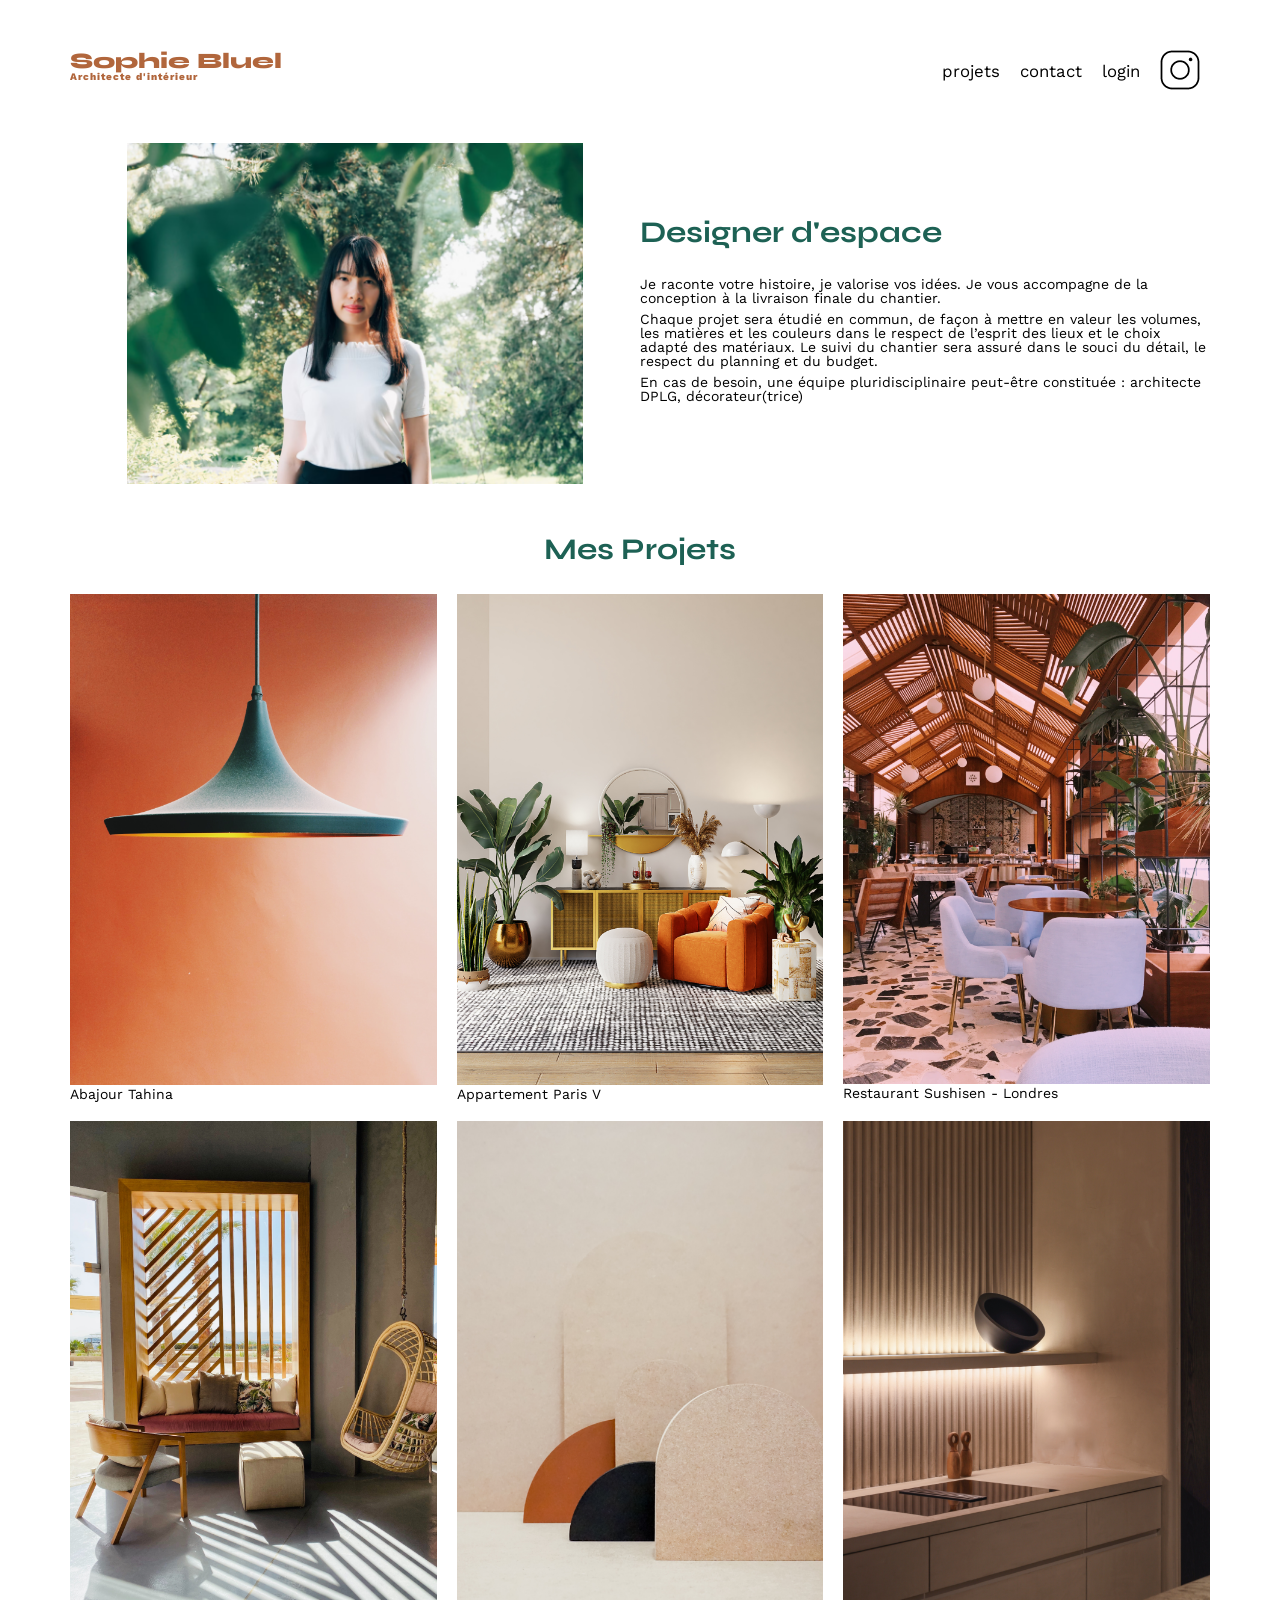
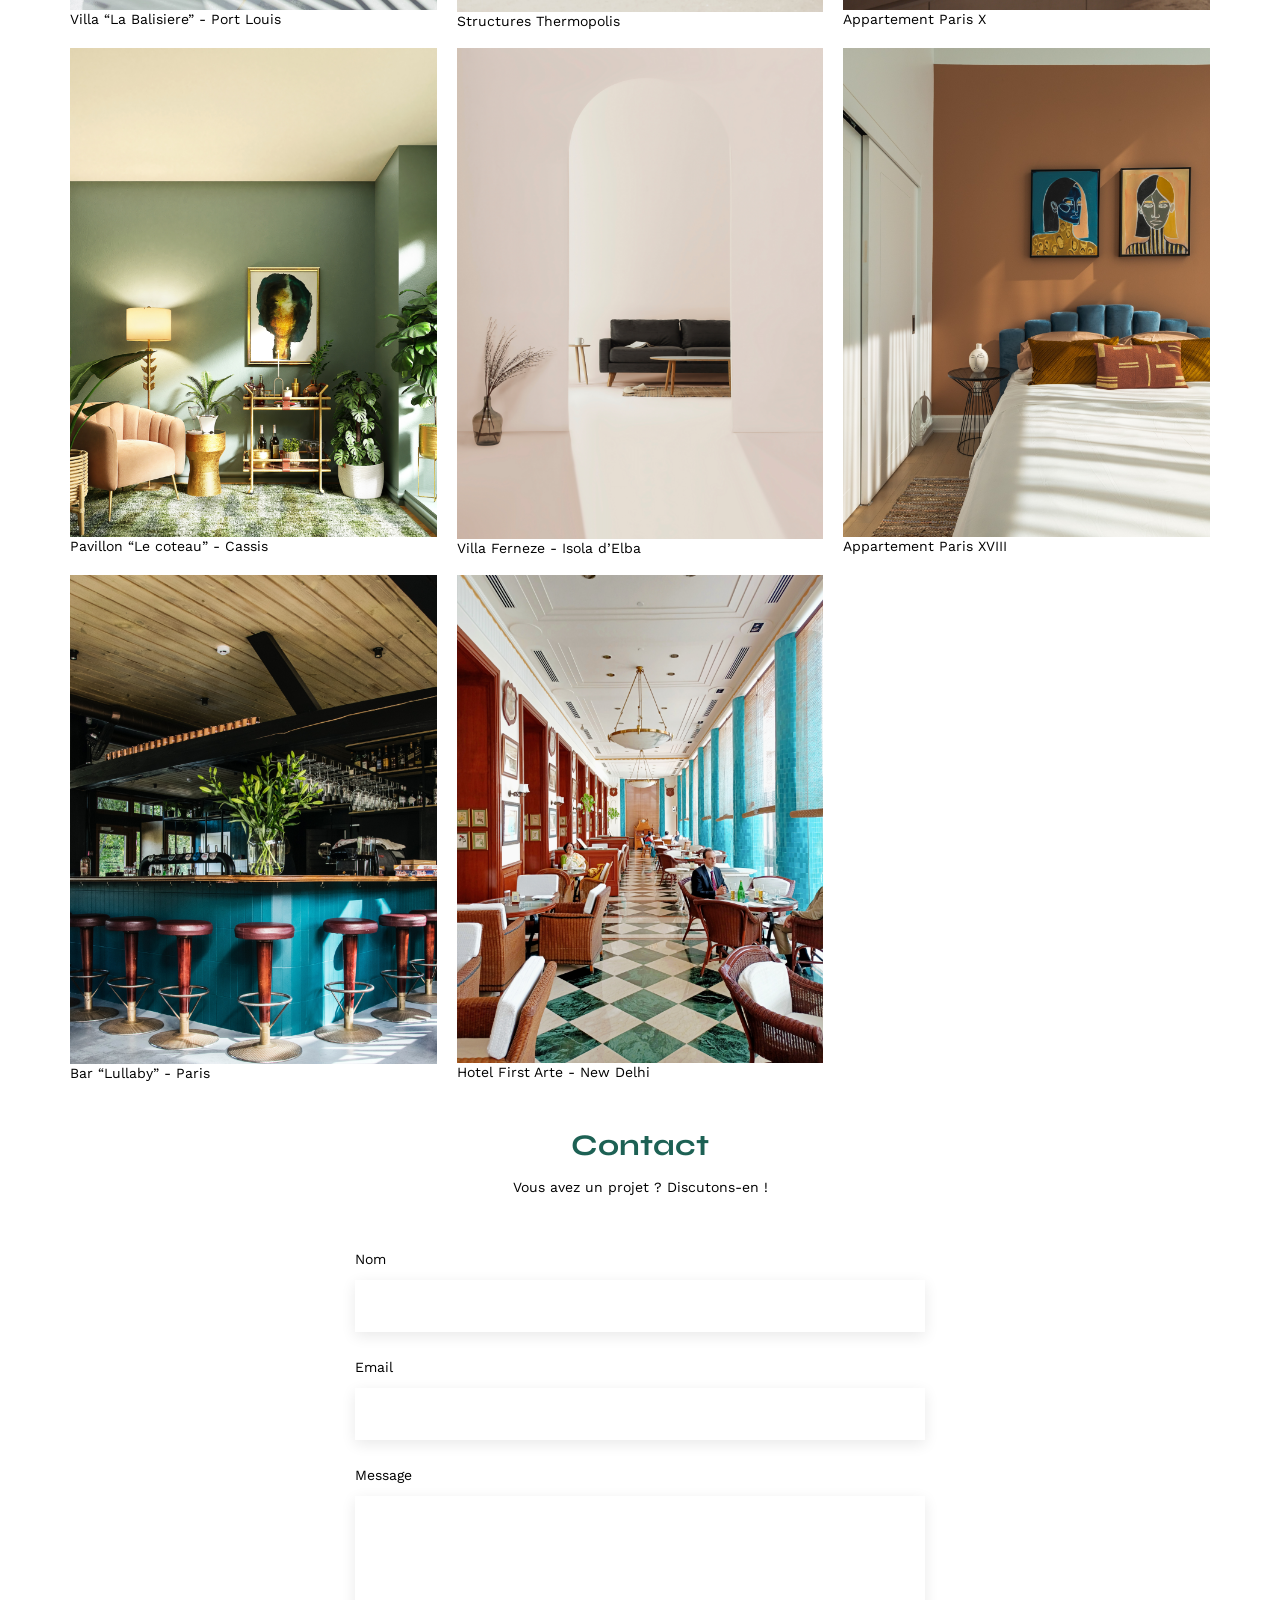
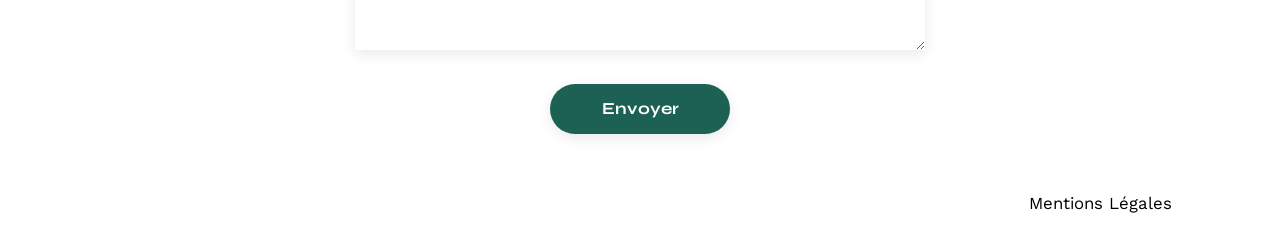
==== FrontEnd/index.html @ 4a53d068 "Initial commit" ====
<!DOCTYPE html>
<html lang="fr">
<head>
	<meta charset="UTF-8">
	<title>Sophie Bluel - Architecte d'intérieur</title>
	<meta name="viewport" content="width=device-width, initial-scale=1.0">
	<link rel="preconnect" href="https://fonts.googleapis.com">
	<link rel="preconnect" href="https://fonts.gstatic.com" crossorigin>
	<link href="https://fonts.googleapis.com/css2?family=Syne:wght@700;800&family=Work+Sans&display=swap" rel="stylesheet">
	<meta name="description" content="">
	<link rel="stylesheet" href="./assets/style.css">
</head>
<body>
<header>
	<h1>Sophie Bluel <span>Architecte d'intérieur</span></h1>
	<nav>
		<ul>
			<li>projets</li>
			<li>contact</li>
			<li>login</li>
			<li><img src="./assets/icons/instagram.png" alt="Instagram"></li>
		</ul>
	</nav>
</header>
<main>
	<section id="introduction">
		<figure>
			<img src="./assets/images/sophie-bluel.png" alt="">
		</figure>
		<article>
			<h2>Designer d'espace</h2>
			<p>Je raconte votre histoire, je valorise vos idées. Je vous accompagne de la conception à la livraison finale du chantier.</p>
			<p>Chaque projet sera étudié en commun, de façon à mettre en valeur les volumes, les matières et les couleurs dans le respect de l’esprit des lieux et le choix adapté des matériaux. Le suivi du chantier sera assuré dans le souci du détail, le respect du planning et du budget.</p>
			<p>En cas de besoin, une équipe pluridisciplinaire peut-être constituée : architecte DPLG, décorateur(trice)</p>
		</article>
	</section>
	<section id="portfolio">
		<h2>Mes Projets</h2>
		<div class="gallery">
			<figure>
				<img src="assets/images/abajour-tahina.png" alt="Abajour Tahina">
				<figcaption>Abajour Tahina</figcaption>
			</figure>
			<figure>
				<img src="assets/images/appartement-paris-v.png" alt="Appartement Paris V">
				<figcaption>Appartement Paris V</figcaption>
			</figure>
			<figure>
				<img src="assets/images/restaurant-sushisen-londres.png" alt="Restaurant Sushisen - Londres">
				<figcaption>Restaurant Sushisen - Londres</figcaption>
			</figure>
			<figure>
				<img src="assets/images/la-balisiere.png" alt="Villa “La Balisiere” - Port Louis">
				<figcaption>Villa “La Balisiere” - Port Louis</figcaption>
			</figure>
			<figure>
				<img src="assets/images/structures-thermopolis.png" alt="Structures Thermopolis">
				<figcaption>Structures Thermopolis</figcaption>
			</figure>
			<figure>
				<img src="assets/images/appartement-paris-x.png" alt="Appartement Paris X">
				<figcaption>Appartement Paris X</figcaption>
			</figure>
			<figure>
				<img src="assets/images/le-coteau-cassis.png" alt="Pavillon “Le coteau” - Cassis">
				<figcaption>Pavillon “Le coteau” - Cassis</figcaption>
			</figure>
			<figure>
				<img src="assets/images/villa-ferneze.png" alt="Villa Ferneze - Isola d’Elba">
				<figcaption>Villa Ferneze - Isola d’Elba</figcaption>
			</figure>
			<figure>
				<img src="assets/images/appartement-paris-xviii.png" alt="Appartement Paris XVIII">
				<figcaption>Appartement Paris XVIII</figcaption>
			</figure>
			<figure>
				<img src="assets/images/bar-lullaby-paris.png" alt="Bar “Lullaby” - Paris">
				<figcaption>Bar “Lullaby” - Paris</figcaption>
			</figure>
			<figure>
				<img src="assets/images/hotel-first-arte-new-delhi.png" alt="Hotel First Arte - New Delhi">
				<figcaption>Hotel First Arte - New Delhi</figcaption>
			</figure>
		</div>
	</section>
	<section id="contact">
		<h2>Contact</h2>
		<p>Vous avez un projet ? Discutons-en !</p>
		<form action="#" method="post">
			<label for="name">Nom</label>
			<input type="text" name="name" id="name">
			<label for="email">Email</label>
			<input type="email" name="email" id="email">
			<label for="message">Message</label>
			<textarea name="message" id="message" cols="30" rows="10"></textarea>
			<input type="submit" value="Envoyer">
		</form>
	</section>
</main>

<footer>
	<nav>
		<ul>
			<li>Mentions Légales</li>
		</ul>
	</nav>
</footer>
</body>
</html>
---- FrontEnd/assets/style.css ----
/* http://meyerweb.com/eric/tools/css/reset/
   v2.0 | 20110126
   License: none (public domain)
*/

html, body, div, span, applet, object, iframe,
h1, h2, h3, h4, h5, h6, p, blockquote, pre,
a, abbr, acronym, address, big, cite, code,
del, dfn, em, img, ins, kbd, q, s, samp,
small, strike, strong, sub, sup, tt, var,
b, u, i, center,
dl, dt, dd, ol, ul, li,
fieldset, form, label, legend,
table, caption, tbody, tfoot, thead, tr, th, td,
article, aside, canvas, details, embed,
figure, figcaption, footer, header, hgroup,
menu, nav, output, ruby, section, summary,
time, mark, audio, video {
	margin: 0;
	padding: 0;
	border: 0;
	font-size: 100%;
	font: inherit;
	vertical-align: baseline;
}
/* HTML5 display-role reset for older browsers */
article, aside, details, figcaption, figure,
footer, header, hgroup, menu, nav, section {
	display: block;
}
body {
	line-height: 1;
}
ol, ul {
	list-style: none;
}
blockquote, q {
	quotes: none;
}
blockquote:before, blockquote:after,
q:before, q:after {
	content: '';
	content: none;
}
table {
	border-collapse: collapse;
	border-spacing: 0;
}
/** end reset css**/
body {
	max-width: 1140px;
	margin:auto;
	font-family: 'Work Sans' ;
	font-size: 14px;
}
header {
	display: flex;
	justify-content: space-between;
	margin: 50px 0
}
section {
	margin: 50px 0
}

h1{
	display: flex;
	flex-direction: column;
	font-family: 'Syne';
	font-size: 22px;
	font-weight: 800;
	color: #B1663C
}

h1 > span {
	font-family: 'Work Sans';
	font-size:10px;
	letter-spacing: 0.1em;
;
}

h2{
	font-family: 'Syne';
	font-weight: 700;
	font-size: 30px;
	color: #1D6154
}
nav ul {
	display: flex;
	align-items: center;
	list-style-type: none;

}
nav li {
	padding: 0 10px;
	font-size: 1.2em;
}

li:hover {
	color: #B1663C;
}
#introduction {
	display: flex;
	align-items: center;
}
#introduction figure {
	flex: 1
}
#introduction img {
	display: block;
	margin: auto;
	width: 80%;
}

#introduction article {
	flex: 1
}
#introduction h2 {
	margin-bottom: 1em;
}

#introduction p {
	margin-bottom: 0.5em;
}
#portfolio h2 {
	text-align: center;
	margin-bottom: 1em;
}
.gallery {
	width: 100%;
	display: grid;
	grid-template-columns: 1fr 1fr 1fr;
	grid-column-gap: 20px;
	grid-row-gap: 20px;
}

.gallery img {
	width: 100%;

}
#contact {
	width: 50%;
margin: auto;
}
#contact > * {
	text-align: center;

}
#contact h2{
	margin-bottom: 20px;
}
#contact form {
	text-align: left;
	margin-top:30px;
	display: flex;
	flex-direction: column;
}

#contact input {
	height: 50px;
	font-size: 1.2em;
	border: none;
	box-shadow: 0px 4px 14px rgba(0, 0, 0, 0.09);
}
#contact label {
	margin: 2em 0 1em 0;
}
#contact textarea {
	border: none;
	box-shadow: 0px 4px 14px rgba(0, 0, 0, 0.09);
}

input[type="submit"]{
	font-family: 'Syne';
	font-weight: 700;
	color: white;
	background-color: #1D6154;
	margin : 2em auto ;
	width: 180px;
	text-align: center;
	border-radius: 60px ;
}

footer nav ul {
	display: flex;
	justify-content: flex-end;
	margin: 2em
}
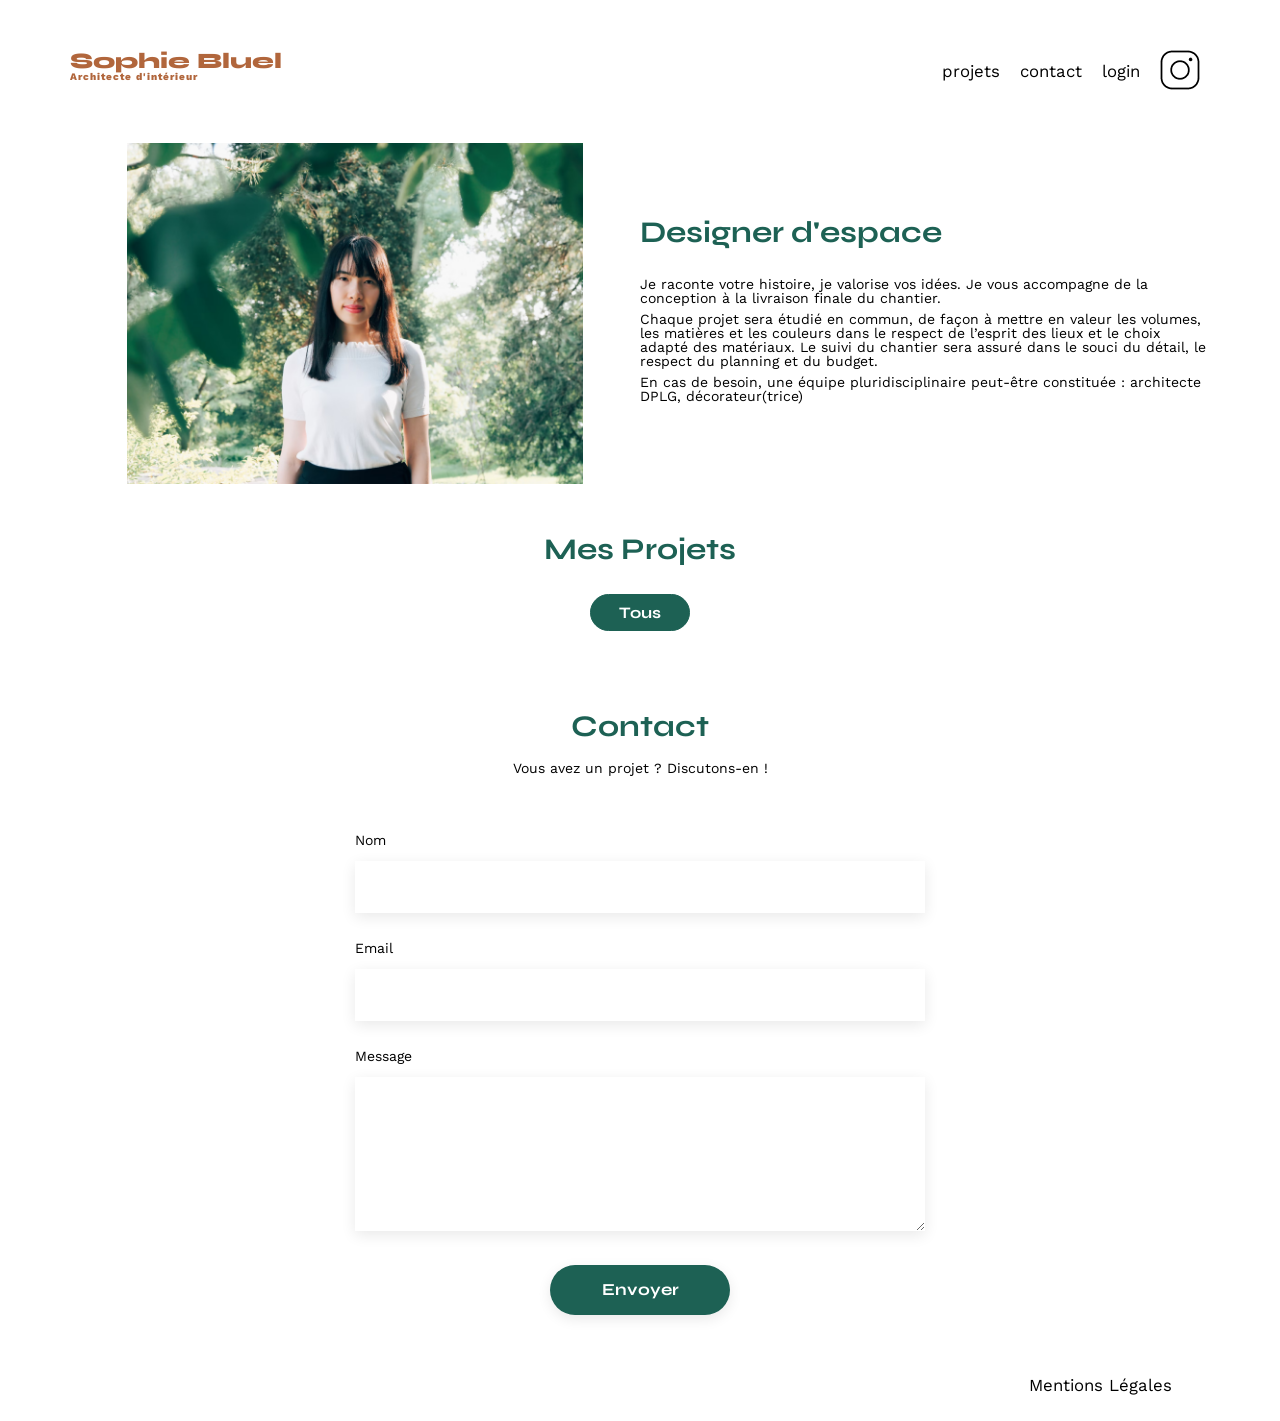
==== commit 29d3ba17: "Finalisation des boutons filtres" ====
--- a/FrontEnd/index.html
+++ b/FrontEnd/index.html
@@ -9,6 +9,7 @@
 	<link href="https://fonts.googleapis.com/css2?family=Syne:wght@700;800&family=Work+Sans&display=swap" rel="stylesheet">
 	<meta name="description" content="">
 	<link rel="stylesheet" href="./assets/style.css">
+	<script src="script.js" defer></script>
 </head>
 <body>
 <header>
@@ -36,51 +37,9 @@
 	</section>
 	<section id="portfolio">
 		<h2>Mes Projets</h2>
+		<div class="filters">
+		</div>
 		<div class="gallery">
-			<figure>
-				<img src="assets/images/abajour-tahina.png" alt="Abajour Tahina">
-				<figcaption>Abajour Tahina</figcaption>
-			</figure>
-			<figure>
-				<img src="assets/images/appartement-paris-v.png" alt="Appartement Paris V">
-				<figcaption>Appartement Paris V</figcaption>
-			</figure>
-			<figure>
-				<img src="assets/images/restaurant-sushisen-londres.png" alt="Restaurant Sushisen - Londres">
-				<figcaption>Restaurant Sushisen - Londres</figcaption>
-			</figure>
-			<figure>
-				<img src="assets/images/la-balisiere.png" alt="Villa “La Balisiere” - Port Louis">
-				<figcaption>Villa “La Balisiere” - Port Louis</figcaption>
-			</figure>
-			<figure>
-				<img src="assets/images/structures-thermopolis.png" alt="Structures Thermopolis">
-				<figcaption>Structures Thermopolis</figcaption>
-			</figure>
-			<figure>
-				<img src="assets/images/appartement-paris-x.png" alt="Appartement Paris X">
-				<figcaption>Appartement Paris X</figcaption>
-			</figure>
-			<figure>
-				<img src="assets/images/le-coteau-cassis.png" alt="Pavillon “Le coteau” - Cassis">
-				<figcaption>Pavillon “Le coteau” - Cassis</figcaption>
-			</figure>
-			<figure>
-				<img src="assets/images/villa-ferneze.png" alt="Villa Ferneze - Isola d’Elba">
-				<figcaption>Villa Ferneze - Isola d’Elba</figcaption>
-			</figure>
-			<figure>
-				<img src="assets/images/appartement-paris-xviii.png" alt="Appartement Paris XVIII">
-				<figcaption>Appartement Paris XVIII</figcaption>
-			</figure>
-			<figure>
-				<img src="assets/images/bar-lullaby-paris.png" alt="Bar “Lullaby” - Paris">
-				<figcaption>Bar “Lullaby” - Paris</figcaption>
-			</figure>
-			<figure>
-				<img src="assets/images/hotel-first-arte-new-delhi.png" alt="Hotel First Arte - New Delhi">
-				<figcaption>Hotel First Arte - New Delhi</figcaption>
-			</figure>
 		</div>
 	</section>
 	<section id="contact">
--- a/FrontEnd/assets/style.css
+++ b/FrontEnd/assets/style.css
@@ -3,186 +3,306 @@
    License: none (public domain)
 */
 
-html, body, div, span, applet, object, iframe,
-h1, h2, h3, h4, h5, h6, p, blockquote, pre,
-a, abbr, acronym, address, big, cite, code,
-del, dfn, em, img, ins, kbd, q, s, samp,
-small, strike, strong, sub, sup, tt, var,
-b, u, i, center,
-dl, dt, dd, ol, ul, li,
-fieldset, form, label, legend,
-table, caption, tbody, tfoot, thead, tr, th, td,
-article, aside, canvas, details, embed,
-figure, figcaption, footer, header, hgroup,
-menu, nav, output, ruby, section, summary,
-time, mark, audio, video {
-	margin: 0;
-	padding: 0;
-	border: 0;
-	font-size: 100%;
-	font: inherit;
-	vertical-align: baseline;
+html,
+body,
+div,
+span,
+applet,
+object,
+iframe,
+h1,
+h2,
+h3,
+h4,
+h5,
+h6,
+p,
+blockquote,
+pre,
+a,
+abbr,
+acronym,
+address,
+big,
+cite,
+code,
+del,
+dfn,
+em,
+img,
+ins,
+kbd,
+q,
+s,
+samp,
+small,
+strike,
+strong,
+sub,
+sup,
+tt,
+var,
+b,
+u,
+i,
+center,
+dl,
+dt,
+dd,
+ol,
+ul,
+li,
+fieldset,
+form,
+label,
+legend,
+table,
+caption,
+tbody,
+tfoot,
+thead,
+tr,
+th,
+td,
+article,
+aside,
+canvas,
+details,
+embed,
+figure,
+figcaption,
+footer,
+header,
+hgroup,
+menu,
+nav,
+output,
+ruby,
+section,
+summary,
+time,
+mark,
+audio,
+video {
+  margin: 0;
+  padding: 0;
+  border: 0;
+  font-size: 100%;
+  font: inherit;
+  vertical-align: baseline;
 }
 /* HTML5 display-role reset for older browsers */
-article, aside, details, figcaption, figure,
-footer, header, hgroup, menu, nav, section {
-	display: block;
+article,
+aside,
+details,
+figcaption,
+figure,
+footer,
+header,
+hgroup,
+menu,
+nav,
+section {
+  display: block;
 }
 body {
-	line-height: 1;
-}
-ol, ul {
-	list-style: none;
-}
-blockquote, q {
-	quotes: none;
-}
-blockquote:before, blockquote:after,
-q:before, q:after {
-	content: '';
-	content: none;
+  line-height: 1;
+}
+ol,
+ul {
+  list-style: none;
+}
+blockquote,
+q {
+  quotes: none;
+}
+blockquote:before,
+blockquote:after,
+q:before,
+q:after {
+  content: "";
+  content: none;
 }
 table {
-	border-collapse: collapse;
-	border-spacing: 0;
+  border-collapse: collapse;
+  border-spacing: 0;
 }
 /** end reset css**/
 body {
-	max-width: 1140px;
-	margin:auto;
-	font-family: 'Work Sans' ;
-	font-size: 14px;
+  max-width: 1140px;
+  margin: auto;
+  font-family: "Work Sans";
+  font-size: 14px;
 }
 header {
-	display: flex;
-	justify-content: space-between;
-	margin: 50px 0
+  display: flex;
+  justify-content: space-between;
+  margin: 50px 0;
 }
 section {
-	margin: 50px 0
-}
-
-h1{
-	display: flex;
-	flex-direction: column;
-	font-family: 'Syne';
-	font-size: 22px;
-	font-weight: 800;
-	color: #B1663C
+  margin: 50px 0;
+}
+
+h1 {
+  display: flex;
+  flex-direction: column;
+  font-family: "Syne";
+  font-size: 22px;
+  font-weight: 800;
+  color: #b1663c;
 }
 
 h1 > span {
-	font-family: 'Work Sans';
-	font-size:10px;
-	letter-spacing: 0.1em;
-;
-}
-
-h2{
-	font-family: 'Syne';
-	font-weight: 700;
-	font-size: 30px;
-	color: #1D6154
+  font-family: "Work Sans";
+  font-size: 10px;
+  letter-spacing: 0.1em;
+}
+
+h2 {
+  font-family: "Syne";
+  font-weight: 700;
+  font-size: 30px;
+  color: #1d6154;
 }
 nav ul {
-	display: flex;
-	align-items: center;
-	list-style-type: none;
-
+  display: flex;
+  align-items: center;
+  list-style-type: none;
 }
 nav li {
-	padding: 0 10px;
-	font-size: 1.2em;
+  padding: 0 10px;
+  font-size: 1.2em;
 }
 
 li:hover {
-	color: #B1663C;
+  color: #b1663c;
 }
 #introduction {
-	display: flex;
-	align-items: center;
+  display: flex;
+  align-items: center;
 }
 #introduction figure {
-	flex: 1
+  flex: 1;
 }
 #introduction img {
-	display: block;
-	margin: auto;
-	width: 80%;
+  display: block;
+  margin: auto;
+  width: 80%;
 }
 
 #introduction article {
-	flex: 1
+  flex: 1;
 }
 #introduction h2 {
-	margin-bottom: 1em;
+  margin-bottom: 1em;
 }
 
 #introduction p {
-	margin-bottom: 0.5em;
+  margin-bottom: 0.5em;
 }
 #portfolio h2 {
-	text-align: center;
-	margin-bottom: 1em;
-}
+  text-align: center;
+  margin-bottom: 1em;
+}
+
+/* CSS Bouton filtre */
+
+.filters {
+  display: flex;
+  justify-content: center;
+  gap: 10px;
+  margin-bottom: 30px;
+}
+
+.filters button {
+  font-family: "Syne";
+  font-weight: 700;
+  font-size: 16px;
+  color: #1d6154;
+  background-color: white;
+  border: 1px solid #1d6154;
+  border-radius: 60px;
+  cursor: pointer;
+}
+
+.filters button:nth-child(1) {
+  padding: 8px 28px;
+}
+
+.filters button:nth-child(2) {
+  padding: 8px 20px;
+}
+
+.filters button:nth-child(3) {
+  padding: 8px 14px;
+}
+
+.filters button:nth-child(4) {
+  padding: 8px 9.5px;
+}
+
+.filters button.active {
+  background-color: #1d6154;
+  color: white;
+}
+
+/* Fin CSS Bouton filtre */
+
 .gallery {
-	width: 100%;
-	display: grid;
-	grid-template-columns: 1fr 1fr 1fr;
-	grid-column-gap: 20px;
-	grid-row-gap: 20px;
+  width: 100%;
+  display: grid;
+  grid-template-columns: 1fr 1fr 1fr;
+  grid-column-gap: 20px;
+  grid-row-gap: 20px;
 }
 
 .gallery img {
-	width: 100%;
-
+  width: 100%;
 }
 #contact {
-	width: 50%;
-margin: auto;
+  width: 50%;
+  margin: auto;
 }
 #contact > * {
-	text-align: center;
-
-}
-#contact h2{
-	margin-bottom: 20px;
+  text-align: center;
+}
+#contact h2 {
+  margin-bottom: 20px;
 }
 #contact form {
-	text-align: left;
-	margin-top:30px;
-	display: flex;
-	flex-direction: column;
+  text-align: left;
+  margin-top: 30px;
+  display: flex;
+  flex-direction: column;
 }
 
 #contact input {
-	height: 50px;
-	font-size: 1.2em;
-	border: none;
-	box-shadow: 0px 4px 14px rgba(0, 0, 0, 0.09);
+  height: 50px;
+  font-size: 1.2em;
+  border: none;
+  box-shadow: 0px 4px 14px rgba(0, 0, 0, 0.09);
 }
 #contact label {
-	margin: 2em 0 1em 0;
+  margin: 2em 0 1em 0;
 }
 #contact textarea {
-	border: none;
-	box-shadow: 0px 4px 14px rgba(0, 0, 0, 0.09);
-}
-
-input[type="submit"]{
-	font-family: 'Syne';
-	font-weight: 700;
-	color: white;
-	background-color: #1D6154;
-	margin : 2em auto ;
-	width: 180px;
-	text-align: center;
-	border-radius: 60px ;
+  border: none;
+  box-shadow: 0px 4px 14px rgba(0, 0, 0, 0.09);
+}
+
+input[type="submit"] {
+  font-family: "Syne";
+  font-weight: 700;
+  color: white;
+  background-color: #1d6154;
+  margin: 2em auto;
+  width: 180px;
+  text-align: center;
+  border-radius: 60px;
 }
 
 footer nav ul {
-	display: flex;
-	justify-content: flex-end;
-	margin: 2em
-}
-
+  display: flex;
+  justify-content: flex-end;
+  margin: 2em;
+}
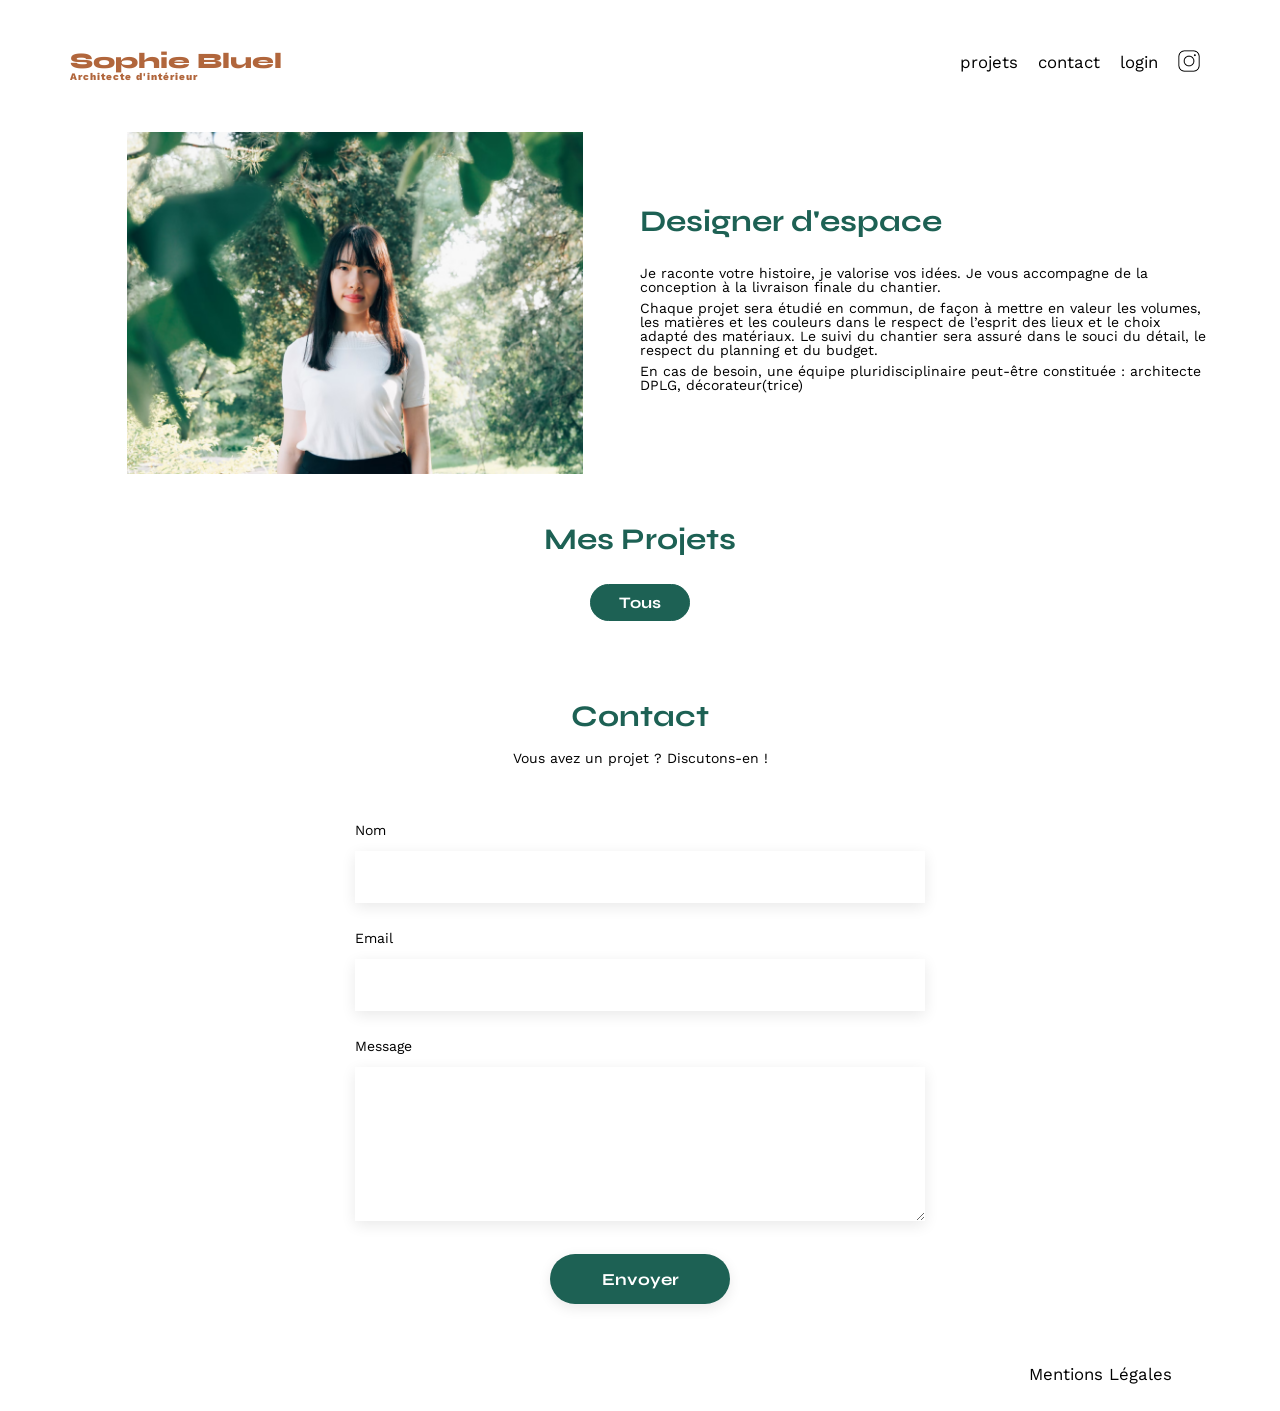
==== commit ea4e7b7b: "Page login ajouter" ====
--- a/FrontEnd/index.html
+++ b/FrontEnd/index.html
@@ -18,7 +18,7 @@
 		<ul>
 			<li>projets</li>
 			<li>contact</li>
-			<li>login</li>
+			<li><a href="./login.html">login</a></li>
 			<li><img src="./assets/icons/instagram.png" alt="Instagram"></li>
 		</ul>
 	</nav>
--- a/FrontEnd/assets/style.css
+++ b/FrontEnd/assets/style.css
@@ -306,3 +306,70 @@
   justify-content: flex-end;
   margin: 2em;
 }
+
+/* Mes ajouts */
+
+.bold {
+  font-weight: 600;
+}
+
+nav img {
+  width: 22px;
+}
+
+.page-login {
+  margin-top: 150px;
+}
+
+nav a {
+  color: inherit;
+  text-decoration: none;
+}
+
+#login {
+  width: 50%;
+  margin: auto;
+}
+
+#login h2 {
+  text-align: center;
+  margin-bottom: 5px;
+}
+
+#login form {
+  display: flex;
+  flex-direction: column;
+  align-items: center;
+}
+
+#login input[type="email"],
+#login input[type="password"] {
+  border: none;
+  box-shadow: 0px 4px 14px rgba(0, 0, 0, 0.09);
+  background-color: white;
+  width: 379px;
+  height: 51px;
+  padding: 0;
+}
+
+#login label {
+  width: 379px;
+  margin: 35px 0 5px 0;
+}
+
+#login input[type="submit"] {
+  padding-top: 8px;
+  padding-bottom: 8px;
+  margin-top: 40px;
+}
+
+#login form a {
+  color: inherit;
+}
+
+.mentions-legales {
+  position: absolute;
+  bottom: 0;
+  right: 100px;
+  font-weight: 300;
+}
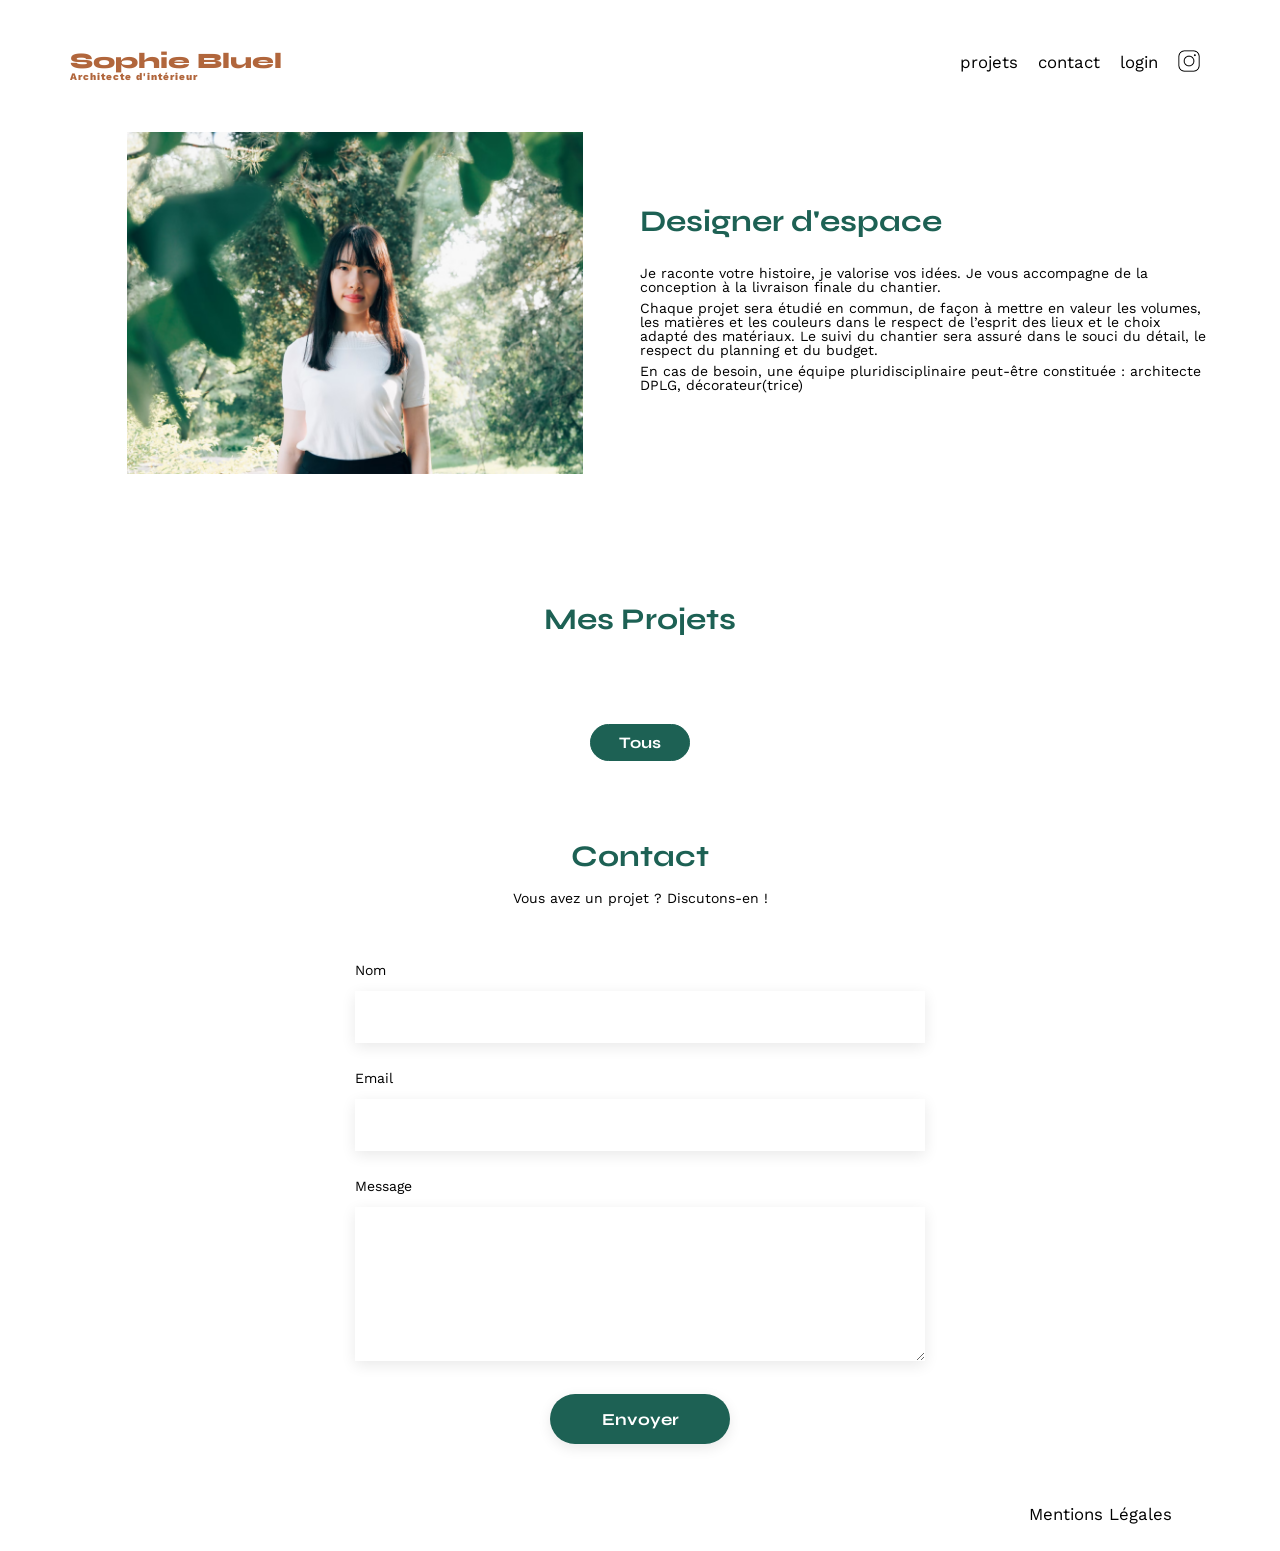
==== commit d2be9c4c: "Ajouts des Etapes 5 du projet" ====
--- a/FrontEnd/index.html
+++ b/FrontEnd/index.html
@@ -8,17 +8,22 @@
 	<link rel="preconnect" href="https://fonts.gstatic.com" crossorigin>
 	<link href="https://fonts.googleapis.com/css2?family=Syne:wght@700;800&family=Work+Sans&display=swap" rel="stylesheet">
 	<meta name="description" content="">
+	<link rel="stylesheet" href="https://cdnjs.cloudflare.com/ajax/libs/font-awesome/5.15.4/css/all.min.css">
 	<link rel="stylesheet" href="./assets/style.css">
 	<script src="script.js" defer></script>
 </head>
 <body>
+	<div class="edition-mode">
+		<span><i class="far fa-edit"></i>Mode édition</span>
+	</div>
+	
 <header>
 	<h1>Sophie Bluel <span>Architecte d'intérieur</span></h1>
 	<nav>
 		<ul>
 			<li>projets</li>
 			<li>contact</li>
-			<li><a href="./login.html">login</a></li>
+			<li><a href="./login.html" id="login-link">login</a></li>
 			<li><img src="./assets/icons/instagram.png" alt="Instagram"></li>
 		</ul>
 	</nav>
@@ -36,7 +41,11 @@
 		</article>
 	</section>
 	<section id="portfolio">
-		<h2>Mes Projets</h2>
+		<div class="portfolio-title">
+			<h2>Mes Projets</h2>
+			<button id="modify-button">
+				<i class="far fa-edit"></i>Modifier</button>
+		</div>
 		<div class="filters">
 		</div>
 		<div class="gallery">
--- a/FrontEnd/assets/style.css
+++ b/FrontEnd/assets/style.css
@@ -349,12 +349,13 @@
   background-color: white;
   width: 379px;
   height: 51px;
-  padding: 0;
+  padding: 0 5px;
+  margin-bottom: 5px;
 }
 
 #login label {
   width: 379px;
-  margin: 35px 0 5px 0;
+  margin: 30px 0 5px 0;
 }
 
 #login input[type="submit"] {
@@ -373,3 +374,44 @@
   right: 100px;
   font-weight: 300;
 }
+
+#login-error {
+  color: red;
+}
+
+.edition-mode {
+  display: none;
+}
+
+#modify-button {
+  display: none;
+  border: none;
+  background: none;
+  font-family: "Work Sans";
+  font-size: 14px;
+  cursor: pointer;
+}
+
+.portfolio-title {
+  display: flex;
+  align-items: baseline;
+  gap: 30px;
+  justify-content: center;
+  margin-top: 130px;
+  margin-bottom: 60px;
+}
+
+.fa-edit {
+  padding-right: 10px;
+}
+
+.edition-mode {
+  display: none;
+  background-color: black;
+  color: white;
+  height: 59px;
+  align-items: center;
+  justify-content: center;
+  width: 100vw;
+  margin-left: calc(50% - 50vw);
+}
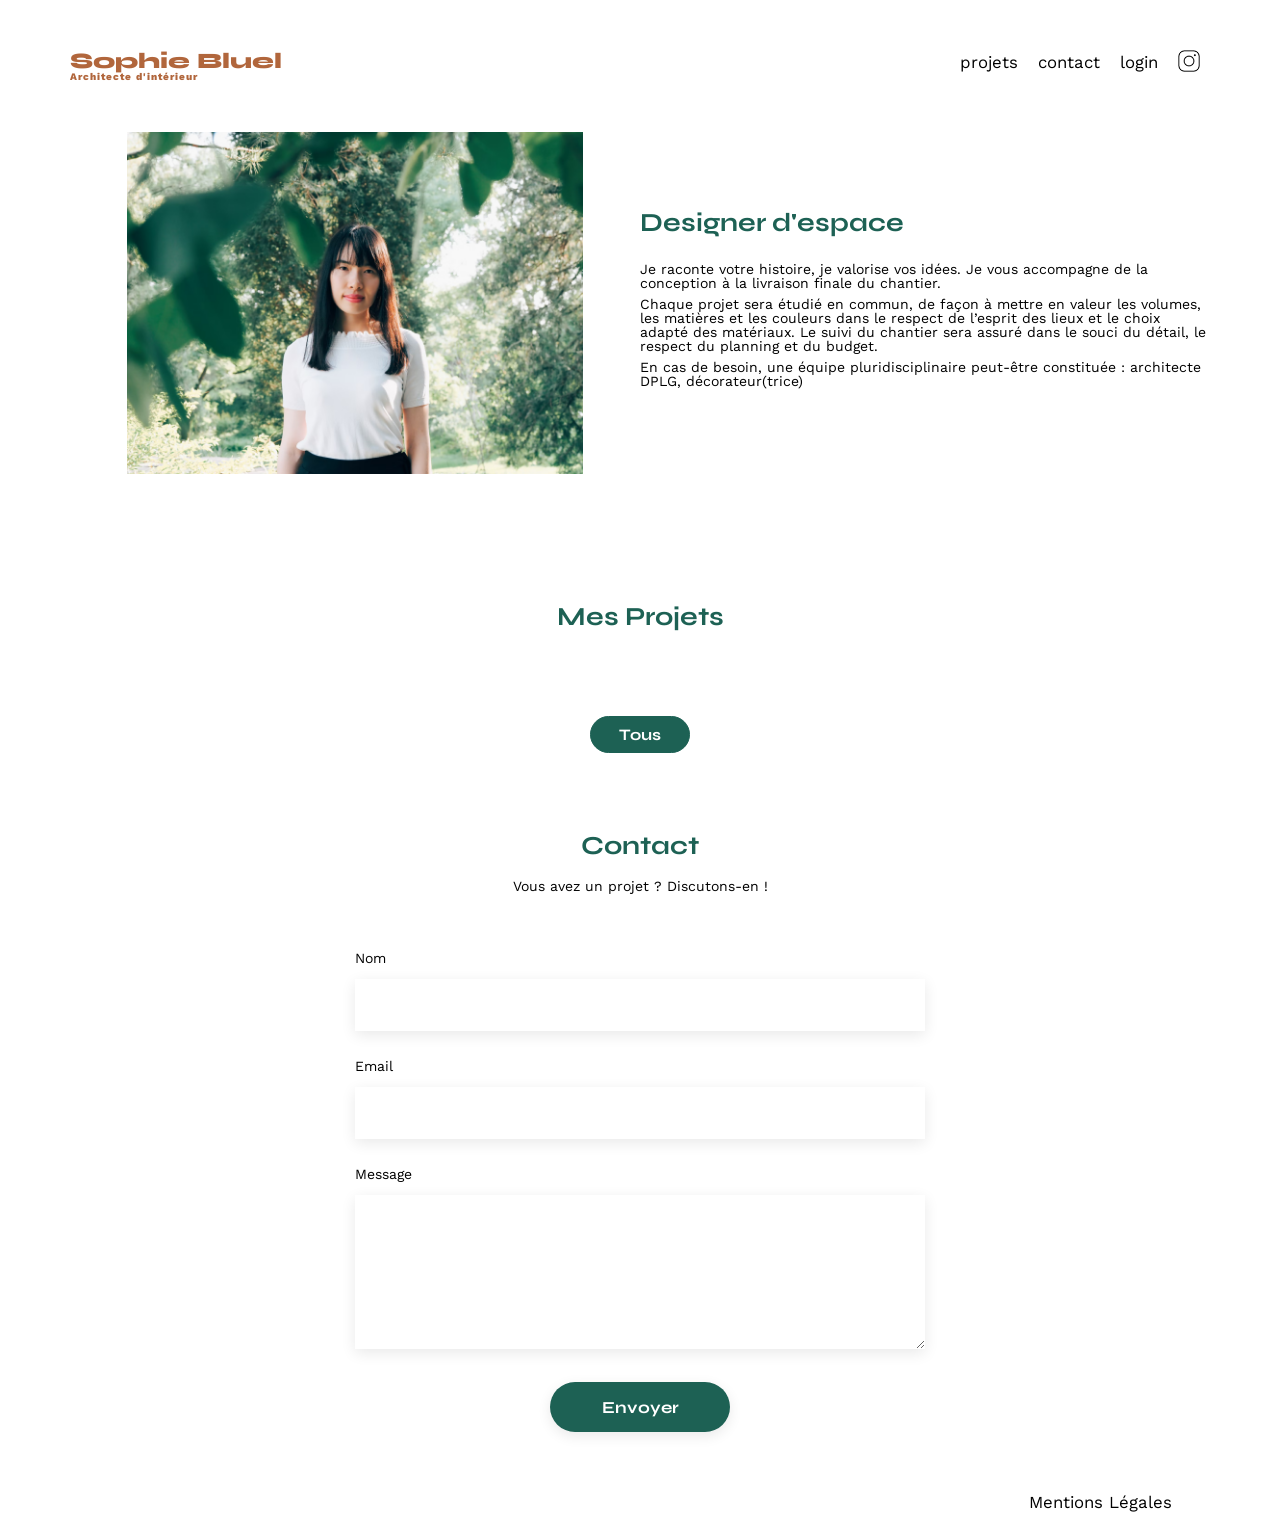
==== commit 58bbaa87: "Ajout Modal Partie " Galerie Photo "" ====
--- a/FrontEnd/index.html
+++ b/FrontEnd/index.html
@@ -10,7 +10,8 @@
 	<meta name="description" content="">
 	<link rel="stylesheet" href="https://cdnjs.cloudflare.com/ajax/libs/font-awesome/5.15.4/css/all.min.css">
 	<link rel="stylesheet" href="./assets/style.css">
-	<script src="script.js" defer></script>
+	<script src="./script.js" defer></script>
+	<script src="./modal.js" defer></script>
 </head>
 <body>
 	<div class="edition-mode">
@@ -73,5 +74,32 @@
 		</ul>
 	</nav>
 </footer>
+
+<aside class="modal">
+    <div class="modal-content">
+        <button class="modal-close" aria-label="Fermer">×</button>
+
+        <div class="modal-gallery">
+            <h2>Galerie photo</h2>
+
+            <div class="modal-gallery-container">
+            </div>
+			<div class="add-photo-container">
+            <button class="add-photo">Ajouter une photo</button>
+			</div>
+        </div>
+
+        <div class="modal-form">
+            <button class="modal-back" aria-label="Retour">←</button>
+
+            <h2>Ajout photo</h2>
+
+            <form>
+                <!-- formulaire à construire ensuite -->
+            </form>
+        </div>
+    </div>
+</aside>
+
 </body>
 </html>
--- a/FrontEnd/assets/style.css
+++ b/FrontEnd/assets/style.css
@@ -161,7 +161,7 @@
 h2 {
   font-family: "Syne";
   font-weight: 700;
-  font-size: 30px;
+  font-size: 26px;
   color: #1d6154;
 }
 nav ul {
@@ -415,3 +415,87 @@
   width: 100vw;
   margin-left: calc(50% - 50vw);
 }
+.modal {
+  display: none;
+  position: fixed;
+  inset: 0;
+  background-color: rgba(0, 0, 0, 0.5);
+}
+
+.modal-content {
+  position: relative;
+  background-color: white;
+  width: 630px;
+  height: 688px;
+  margin: auto;
+  border-radius: 10px;
+}
+
+.modal-close {
+  position: absolute;
+  right: 20px;
+  top: 20px;
+  border: none;
+  background: none;
+  font-size: 24px;
+  cursor: pointer;
+}
+
+.modal-content h2 {
+  font-family: "Work Sans";
+  color: black;
+  font-weight: 400;
+  text-align: center;
+  margin-top: 60px;
+}
+
+.modal-gallery-container {
+  display: grid;
+  grid-template-columns: repeat(5, 76px);
+  column-gap: 9px;
+  row-gap: 28px;
+  width: 412px;
+  margin: 50px auto 0;
+}
+
+.modal-gallery-container img {
+  width: 76px;
+  height: 102px;
+  object-fit: cover;
+}
+
+.add-photo {
+  display: block;
+  font-family: "Syne";
+  font-size: 14px;
+  font-weight: 700;
+  color: white;
+  background-color: #1d6154;
+  margin: 2.5em auto;
+  width: 237px;
+  text-align: center;
+  border-radius: 60px;
+  padding: 8px 0;
+}
+
+.add-photo-container {
+  border-top: 1px solid #b3b3b3;
+  width: 412px;
+  margin: 5em auto;
+}
+
+.modal-gallery-container figure {
+  position: relative;
+}
+
+.modal-gallery-container figure button {
+  position: absolute;
+  top: 5px;
+  right: 5px;
+  background-color: black;
+  color: white;
+  border: none;
+  border-radius: 2px;
+  padding: 3px 4px;
+  font-size: 10px;
+}
